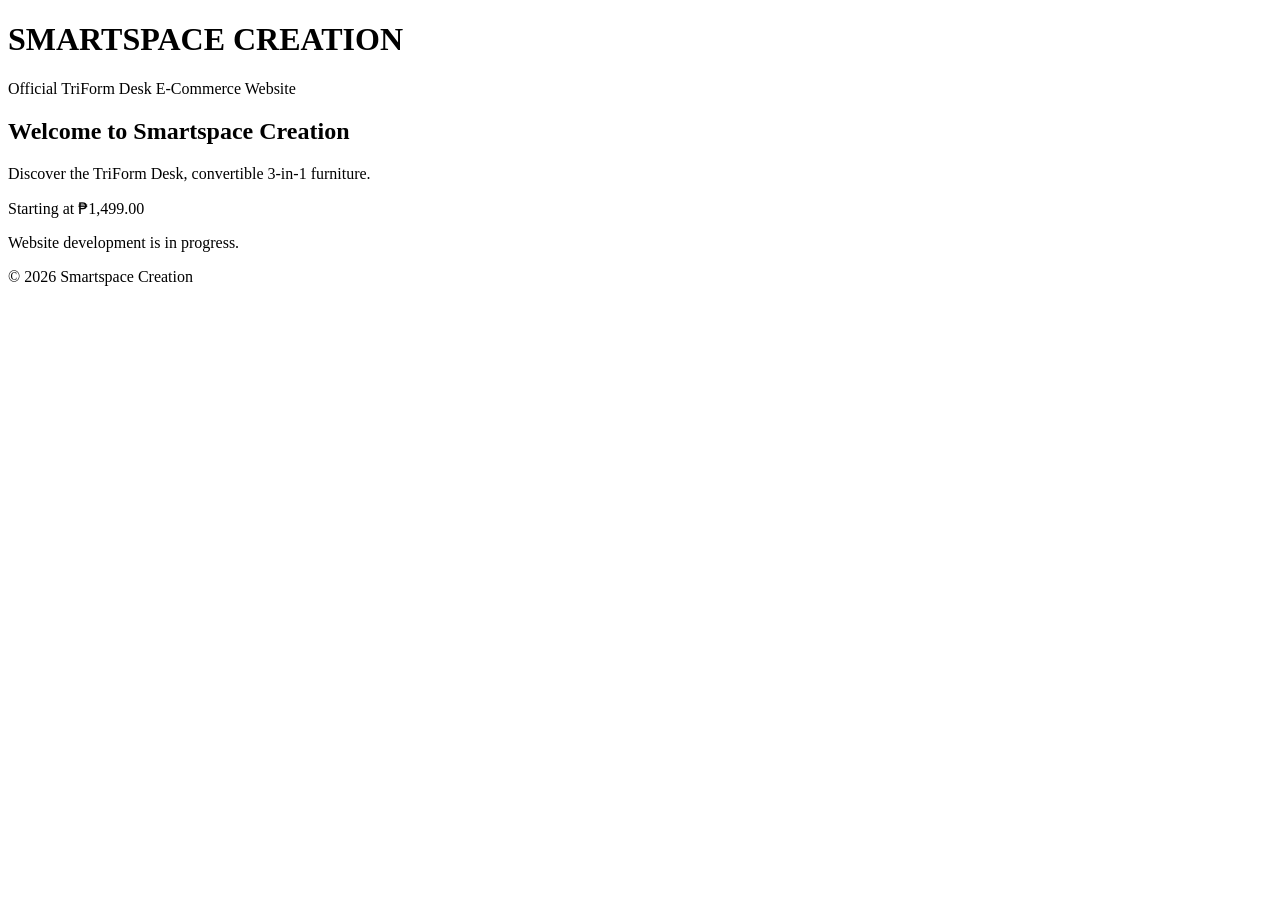
==== index.html @ b9c3e002 "Initial Smartspace TriForm Desk project setup" ====
<!DOCTYPE html>
<html lang="en">
<head>
    <meta charset="UTF-8">
    <meta name="viewport" content="width=device-width, initial-scale=1.0">

    <title>Smartspace Creation | TriForm Desk</title>

    <meta name="description"
        content="Official Smartspace Creation TriForm Desk E-Commerce Website.">

    <meta name="theme-color" content="#493020">
</head>

<body>

    <header>
        <h1>SMARTSPACE CREATION</h1>
        <p>Official TriForm Desk E-Commerce Website</p>
    </header>

    <main>
        <h2>Welcome to Smartspace Creation</h2>

        <p>
            Discover the TriForm Desk,
            convertible 3-in-1 furniture.
        </p>

        <p>Starting at ₱1,499.00</p>

        <p>Website development is in progress.</p>
    </main>

    <footer>
        <p>© 2026 Smartspace Creation</p>
    </footer>

</body>
</html>
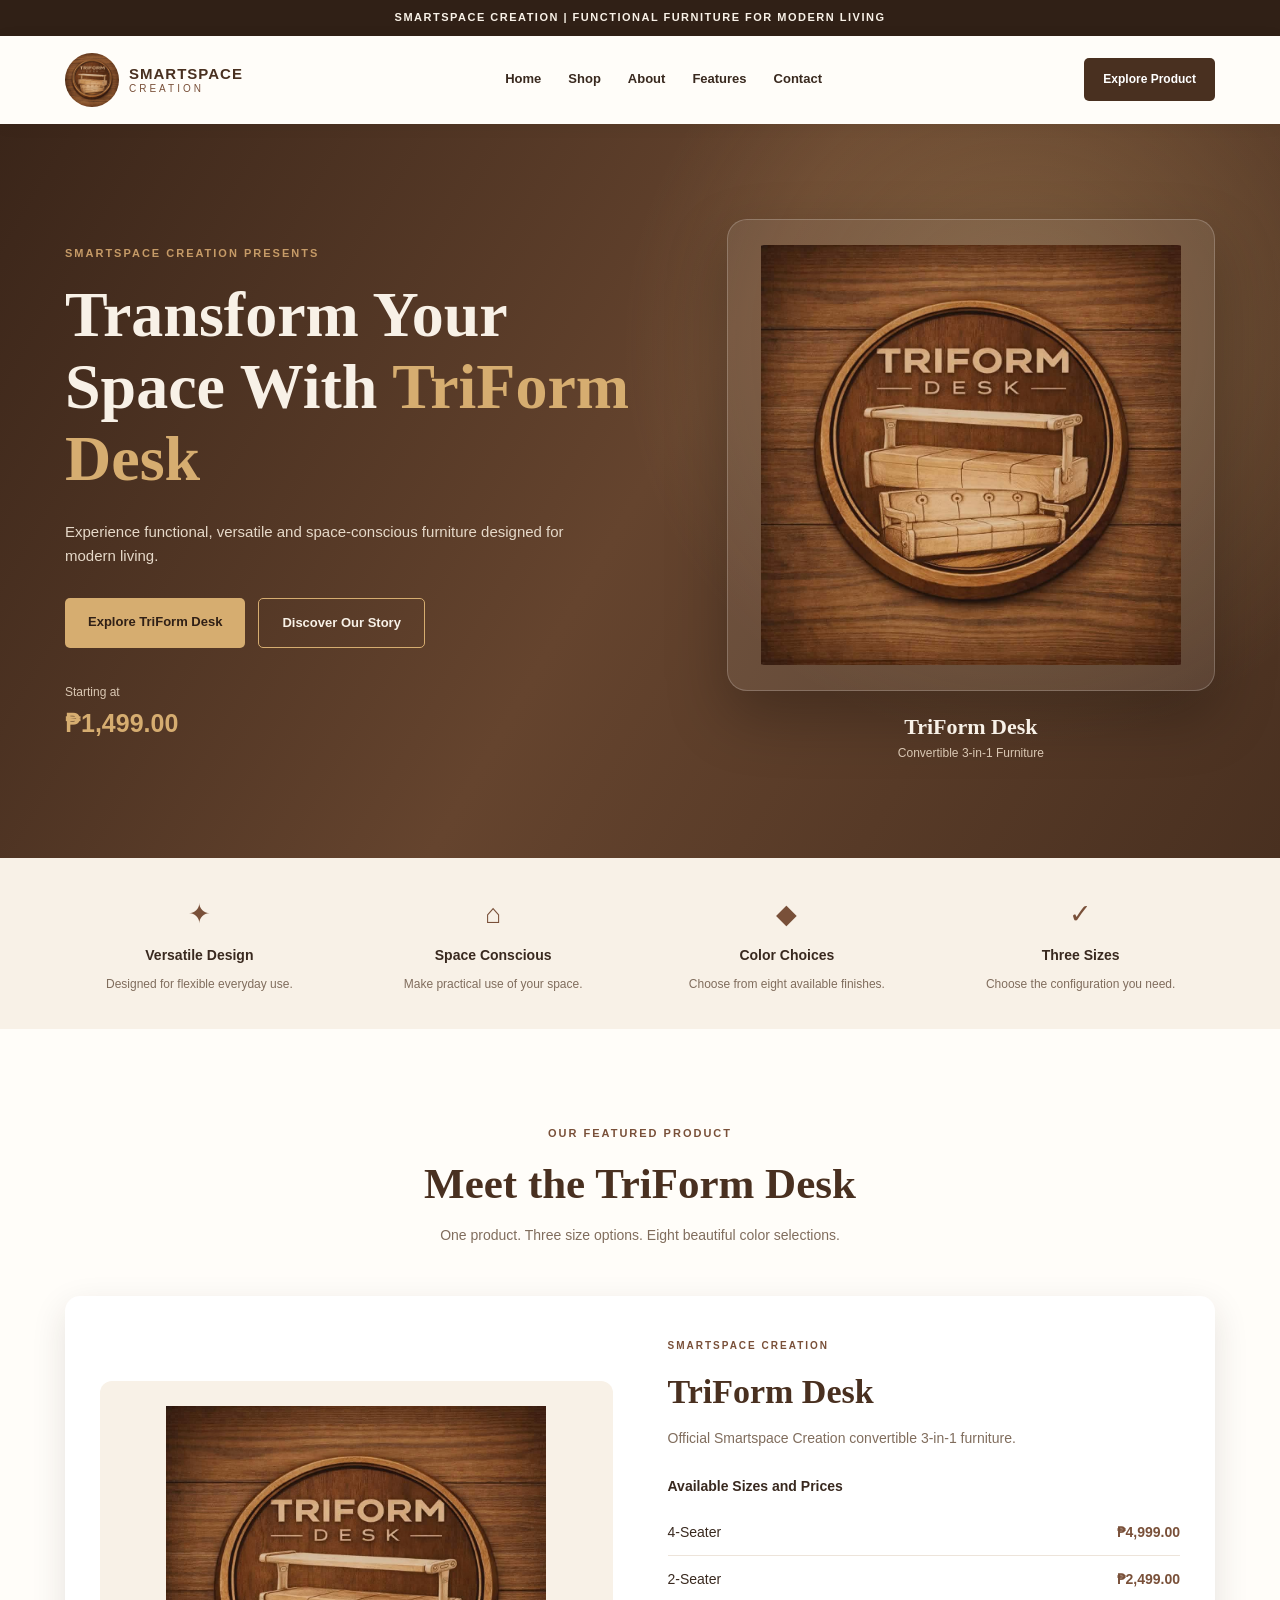
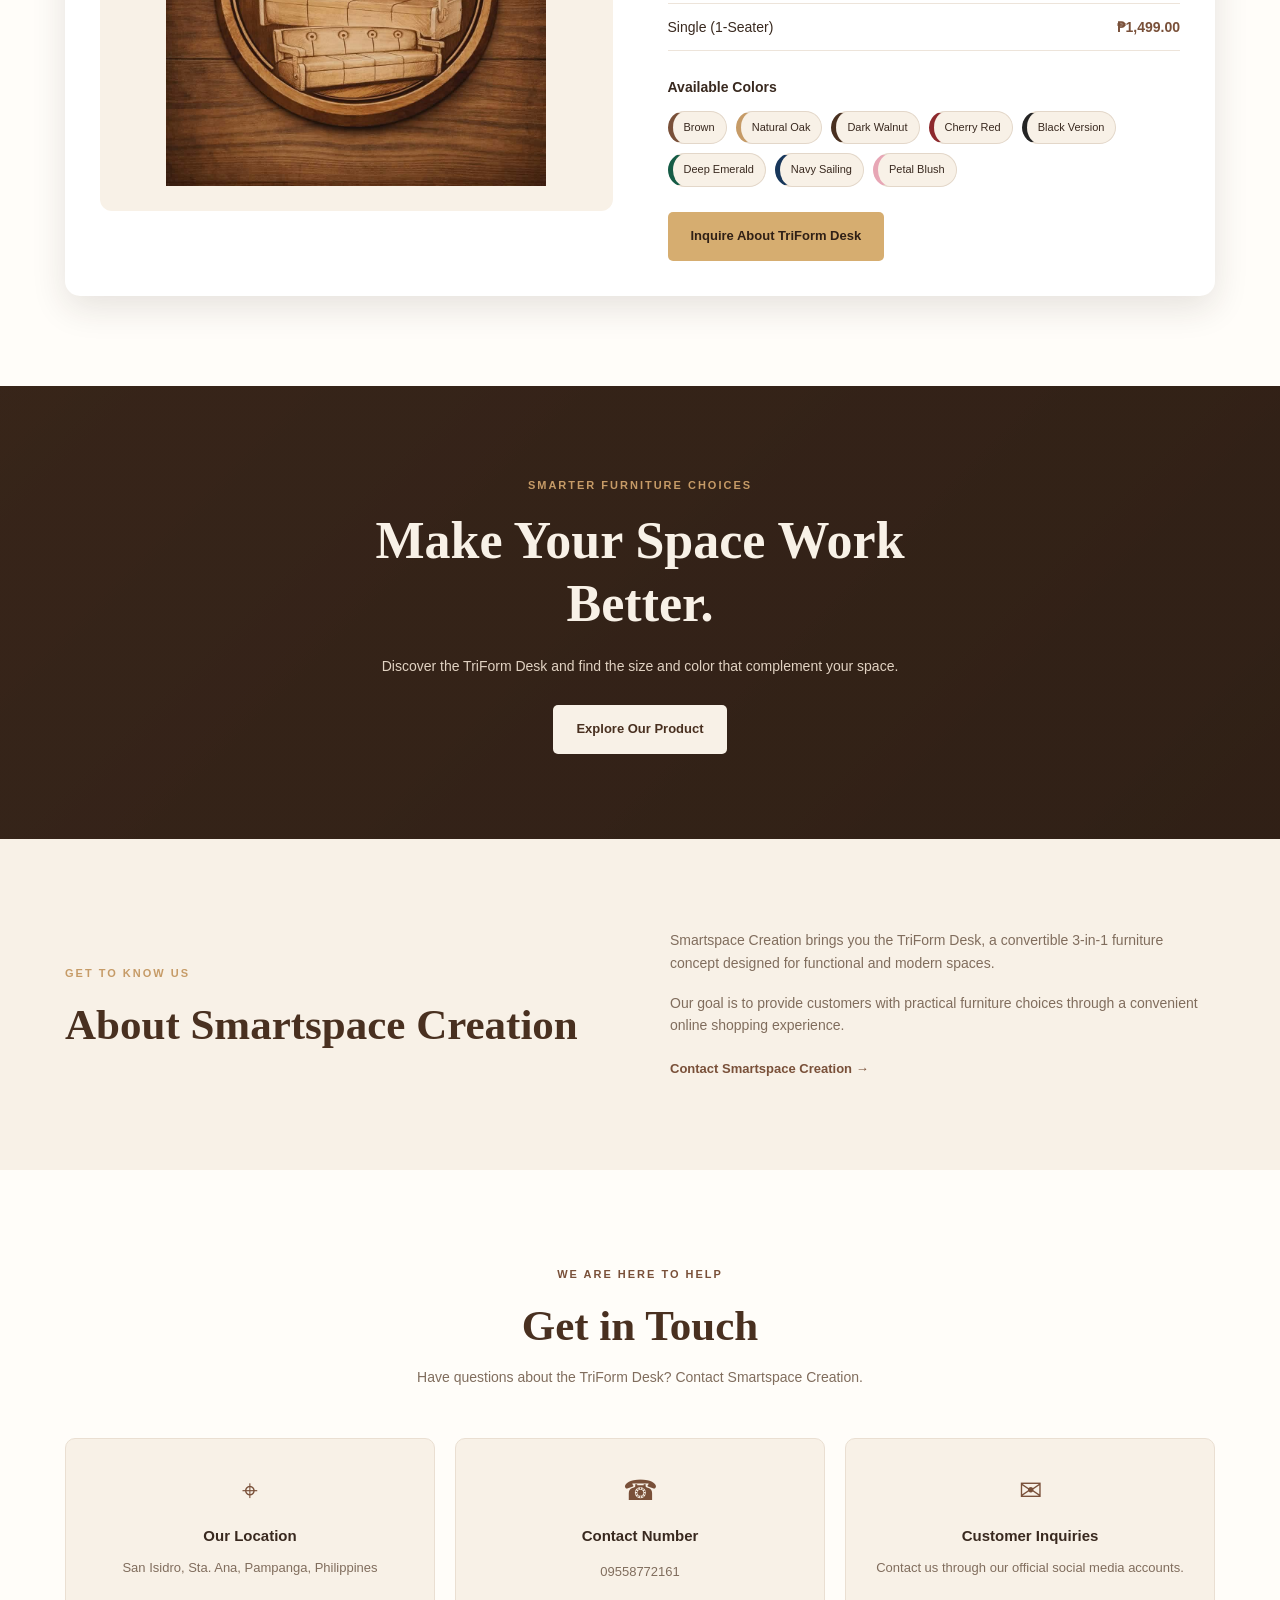
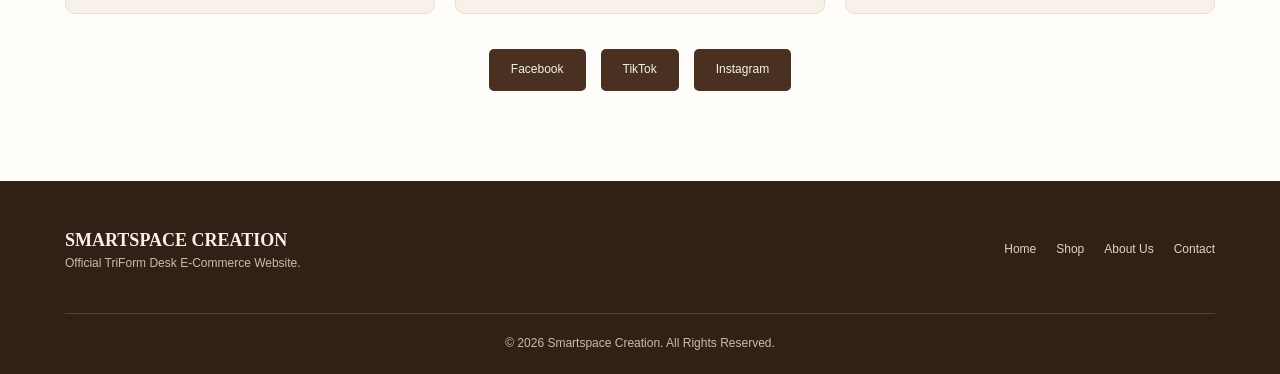
==== commit a91f2da2: "Build Smartspace TriForm Desk homepage and design" ====
--- a/index.html
+++ b/index.html
@@ -8,33 +8,426 @@
     <title>Smartspace Creation | TriForm Desk</title>
 
     <meta name="description"
-        content="Official Smartspace Creation TriForm Desk E-Commerce Website.">
+        content="Discover the Smartspace Creation TriForm Desk, convertible 3-in-1 furniture. Choose your preferred size and color.">
 
     <meta name="theme-color" content="#493020">
+
+    <link rel="stylesheet" href="css/style.css">
+
+    <script src="js/main.js" defer></script>
 </head>
 
 <body>
 
-    <header>
-        <h1>SMARTSPACE CREATION</h1>
-        <p>Official TriForm Desk E-Commerce Website</p>
+    <!-- ANNOUNCEMENT BAR -->
+    <div class="announcement">
+        SMARTSPACE CREATION | FUNCTIONAL FURNITURE FOR MODERN LIVING
+    </div>
+
+    <!-- NAVIGATION -->
+    <header class="header">
+        <div class="container navbar">
+
+            <a href="#home" class="brand">
+                <img
+                    src="assets/logo/triform-desk-logo.png"
+                    alt="TriForm Desk Logo"
+                    class="brand-logo">
+
+                <div class="brand-text">
+                    <strong>SMARTSPACE</strong>
+                    <span>CREATION</span>
+                </div>
+            </a>
+
+            <button class="menu-toggle"
+                id="menuToggle"
+                aria-label="Toggle navigation"
+                aria-expanded="false">
+                ☰
+            </button>
+
+            <nav class="nav-links" id="navLinks">
+                <a href="#home">Home</a>
+                <a href="#product">Shop</a>
+                <a href="#about">About</a>
+                <a href="#features">Features</a>
+                <a href="#contact">Contact</a>
+            </nav>
+
+            <a href="#product" class="nav-button">
+                Explore Product
+            </a>
+
+        </div>
     </header>
 
+
+    <!-- HERO SECTION -->
     <main>
-        <h2>Welcome to Smartspace Creation</h2>
-
-        <p>
-            Discover the TriForm Desk,
-            convertible 3-in-1 furniture.
-        </p>
-
-        <p>Starting at ₱1,499.00</p>
-
-        <p>Website development is in progress.</p>
+
+        <section class="hero" id="home">
+
+            <div class="container hero-content">
+
+                <div class="hero-text">
+
+                    <span class="eyebrow">
+                        SMARTSPACE CREATION PRESENTS
+                    </span>
+
+                    <h1>
+                        Transform Your Space
+                        With <span>TriForm Desk</span>
+                    </h1>
+
+                    <p>
+                        Experience functional, versatile and
+                        space-conscious furniture designed
+                        for modern living.
+                    </p>
+
+                    <div class="hero-actions">
+
+                        <a href="#product" class="btn btn-primary">
+                            Explore TriForm Desk
+                        </a>
+
+                        <a href="#about" class="btn btn-outline">
+                            Discover Our Story
+                        </a>
+
+                    </div>
+
+                    <div class="hero-price">
+                        <span>Starting at</span>
+                        <strong>₱1,499.00</strong>
+                    </div>
+
+                </div>
+
+                <div class="hero-image">
+
+                    <div class="image-frame">
+
+                        <img
+                            src="assets/logo/triform-desk-logo.png"
+                            alt="Official TriForm Desk furniture logo">
+
+                    </div>
+
+                    <div class="image-caption">
+                        <strong>TriForm Desk</strong>
+                        <span>Convertible 3-in-1 Furniture</span>
+                    </div>
+
+                </div>
+
+            </div>
+
+        </section>
+
+
+        <!-- BENEFITS -->
+        <section class="benefits" id="features">
+
+            <div class="container benefit-grid">
+
+                <div class="benefit-item">
+                    <span class="benefit-icon">✦</span>
+                    <h3>Versatile Design</h3>
+                    <p>Designed for flexible everyday use.</p>
+                </div>
+
+                <div class="benefit-item">
+                    <span class="benefit-icon">⌂</span>
+                    <h3>Space Conscious</h3>
+                    <p>Make practical use of your space.</p>
+                </div>
+
+                <div class="benefit-item">
+                    <span class="benefit-icon">◆</span>
+                    <h3>Color Choices</h3>
+                    <p>Choose from eight available finishes.</p>
+                </div>
+
+                <div class="benefit-item">
+                    <span class="benefit-icon">✓</span>
+                    <h3>Three Sizes</h3>
+                    <p>Choose the configuration you need.</p>
+                </div>
+
+            </div>
+
+        </section>
+
+
+        <!-- PRODUCT SECTION -->
+        <section class="product-section section-padding" id="product">
+
+            <div class="container">
+
+                <div class="section-heading">
+
+                    <span class="eyebrow">OUR FEATURED PRODUCT</span>
+
+                    <h2>Meet the TriForm Desk</h2>
+
+                    <p>
+                        One product. Three size options.
+                        Eight beautiful color selections.
+                    </p>
+
+                </div>
+
+
+                <div class="product-feature">
+
+                    <div class="product-photo">
+                        <img
+                            src="assets/logo/triform-desk-logo.png"
+                            alt="Smartspace Creation TriForm Desk">
+                    </div>
+
+                    <div class="product-details">
+
+                        <span class="product-label">
+                            SMARTSPACE CREATION
+                        </span>
+
+                        <h3>TriForm Desk</h3>
+
+                        <p>
+                            Official Smartspace Creation
+                            convertible 3-in-1 furniture.
+                        </p>
+
+                        <div class="product-options">
+
+                            <h4>Available Sizes and Prices</h4>
+
+                            <div class="size-option">
+                                <span>4-Seater</span>
+                                <strong>₱4,999.00</strong>
+                            </div>
+
+                            <div class="size-option">
+                                <span>2-Seater</span>
+                                <strong>₱2,499.00</strong>
+                            </div>
+
+                            <div class="size-option">
+                                <span>Single (1-Seater)</span>
+                                <strong>₱1,499.00</strong>
+                            </div>
+
+                        </div>
+
+                        <div class="color-options">
+
+                            <h4>Available Colors</h4>
+
+                            <div class="color-list">
+                                <span class="color-chip brown">Brown</span>
+                                <span class="color-chip oak">Natural Oak</span>
+                                <span class="color-chip walnut">Dark Walnut</span>
+                                <span class="color-chip cherry">Cherry Red</span>
+                                <span class="color-chip black">Black Version</span>
+                                <span class="color-chip emerald">Deep Emerald</span>
+                                <span class="color-chip navy">Navy Sailing</span>
+                                <span class="color-chip blush">Petal Blush</span>
+                            </div>
+
+                        </div>
+
+                        <a href="#contact" class="btn btn-primary">
+                            Inquire About TriForm Desk
+                        </a>
+
+                    </div>
+
+                </div>
+
+            </div>
+
+        </section>
+
+
+        <!-- PROMOTIONAL SECTION -->
+        <section class="promo-section">
+
+            <div class="container promo-content">
+
+                <span class="eyebrow">SMARTER FURNITURE CHOICES</span>
+
+                <h2>
+                    Make Your Space
+                    Work Better.
+                </h2>
+
+                <p>
+                    Discover the TriForm Desk and find
+                    the size and color that complement
+                    your space.
+                </p>
+
+                <a href="#product" class="btn btn-light">
+                    Explore Our Product
+                </a>
+
+            </div>
+
+        </section>
+
+
+        <!-- ABOUT SECTION -->
+        <section class="about-section section-padding" id="about">
+
+            <div class="container about-content">
+
+                <div>
+                    <span class="eyebrow">GET TO KNOW US</span>
+
+                    <h2>About Smartspace Creation</h2>
+                </div>
+
+                <div>
+                    <p>
+                        Smartspace Creation brings you the
+                        TriForm Desk, a convertible 3-in-1
+                        furniture concept designed for
+                        functional and modern spaces.
+                    </p>
+
+                    <p>
+                        Our goal is to provide customers
+                        with practical furniture choices
+                        through a convenient online shopping
+                        experience.
+                    </p>
+
+                    <a href="#contact" class="text-link">
+                        Contact Smartspace Creation →
+                    </a>
+                </div>
+
+            </div>
+
+        </section>
+
+
+        <!-- CONTACT SECTION -->
+        <section class="contact-section section-padding" id="contact">
+
+            <div class="container">
+
+                <div class="section-heading">
+
+                    <span class="eyebrow">WE ARE HERE TO HELP</span>
+
+                    <h2>Get in Touch</h2>
+
+                    <p>
+                        Have questions about the TriForm Desk?
+                        Contact Smartspace Creation.
+                    </p>
+
+                </div>
+
+                <div class="contact-grid">
+
+                    <div class="contact-card">
+                        <span>⌖</span>
+                        <h3>Our Location</h3>
+                        <p>
+                            San Isidro, Sta. Ana,
+                            Pampanga, Philippines
+                        </p>
+                    </div>
+
+                    <div class="contact-card">
+                        <span>☎</span>
+                        <h3>Contact Number</h3>
+                        <a href="tel:09558772161">
+                            09558772161
+                        </a>
+                    </div>
+
+                    <div class="contact-card">
+                        <span>✉</span>
+                        <h3>Customer Inquiries</h3>
+                        <p>
+                            Contact us through our
+                            official social media accounts.
+                        </p>
+                    </div>
+
+                </div>
+
+                <div class="social-links">
+
+                    <a href="https://www.facebook.com/share/1JAQx72R6n/"
+                       target="_blank"
+                       rel="noopener noreferrer">
+                        Facebook
+                    </a>
+
+                    <a href="https://www.tiktok.com/@smartspace.creation"
+                       target="_blank"
+                       rel="noopener noreferrer">
+                        TikTok
+                    </a>
+
+                    <a href="https://www.instagram.com/smart_spacecreation?mdxt=eDV4OWV5M2YxaXhn"
+                       target="_blank"
+                       rel="noopener noreferrer">
+                        Instagram
+                    </a>
+
+                </div>
+
+            </div>
+
+        </section>
+
     </main>
 
-    <footer>
-        <p>© 2026 Smartspace Creation</p>
+
+    <!-- FOOTER -->
+    <footer class="footer">
+
+        <div class="container footer-content">
+
+            <div>
+                <h3>SMARTSPACE CREATION</h3>
+
+                <p>
+                    Official TriForm Desk
+                    E-Commerce Website.
+                </p>
+            </div>
+
+            <div class="footer-links">
+
+                <a href="#home">Home</a>
+                <a href="#product">Shop</a>
+                <a href="#about">About Us</a>
+                <a href="#contact">Contact</a>
+
+            </div>
+
+            <div class="footer-bottom">
+
+                <p>
+                    © <span id="currentYear">2026</span>
+                    Smartspace Creation.
+                    All Rights Reserved.
+                </p>
+
+            </div>
+
+        </div>
+
     </footer>
 
 </body>
--- a/css/style.css
+++ b/css/style.css
@@ -0,0 +1,805 @@
+
+/* =========================================
+   SMARTSPACE CREATION
+   TRIFORM DESK - MAIN STYLESHEET
+========================================= */
+
+/* COLOR VARIABLES */
+
+:root {
+    --walnut: #493020;
+    --dark-walnut: #302016;
+    --brown: #795039;
+    --oak: #C69B67;
+    --cream: #F8F1E7;
+    --ivory: #FFFDF9;
+    --gold: #D6AD70;
+    --text: #39291F;
+    --muted: #806D5D;
+    --white: #FFFFFF;
+    --shadow: 0 12px 35px rgba(48, 32, 22, 0.12);
+}
+
+/* RESET */
+
+* {
+    margin: 0;
+    padding: 0;
+    box-sizing: border-box;
+}
+
+html {
+    scroll-behavior: smooth;
+    scroll-padding-top: 90px;
+}
+
+body {
+    font-family: Arial, Helvetica, sans-serif;
+    background: var(--ivory);
+    color: var(--text);
+    line-height: 1.6;
+}
+
+a {
+    text-decoration: none;
+    color: inherit;
+}
+
+img {
+    display: block;
+    max-width: 100%;
+}
+
+.container {
+    width: min(1150px, 90%);
+    margin: auto;
+}
+
+.section-padding {
+    padding: 90px 0;
+}
+
+/* ANNOUNCEMENT */
+
+.announcement {
+    background: var(--dark-walnut);
+    color: var(--cream);
+    text-align: center;
+    padding: 9px 15px;
+    font-size: 11px;
+    letter-spacing: 1.5px;
+    font-weight: bold;
+}
+
+/* HEADER */
+
+.header {
+    position: sticky;
+    top: 0;
+    z-index: 1000;
+    background: rgba(255, 253, 249, 0.97);
+    box-shadow: 0 2px 15px rgba(0,0,0,0.06);
+    backdrop-filter: blur(12px);
+}
+
+.navbar {
+    min-height: 88px;
+    display: flex;
+    justify-content: space-between;
+    align-items: center;
+    gap: 25px;
+}
+
+/* BRAND */
+
+.brand {
+    display: flex;
+    align-items: center;
+    gap: 10px;
+    flex-shrink: 0;
+}
+
+.brand-logo {
+    width: 54px;
+    height: 54px;
+    object-fit: contain;
+    border-radius: 50%;
+}
+
+.brand-text {
+    display: flex;
+    flex-direction: column;
+    line-height: 1.2;
+}
+
+.brand-text strong {
+    font-size: 15px;
+    letter-spacing: 1px;
+    color: var(--walnut);
+}
+
+.brand-text span {
+    font-size: 10px;
+    letter-spacing: 3px;
+    color: var(--brown);
+}
+
+/* NAVIGATION LINKS */
+
+.nav-links {
+    display: flex;
+    align-items: center;
+    gap: 27px;
+}
+
+.nav-links a {
+    font-size: 13px;
+    font-weight: 600;
+    transition: 0.3s;
+}
+
+.nav-links a:hover {
+    color: var(--oak);
+}
+
+.nav-button {
+    background: var(--walnut);
+    color: var(--white);
+    padding: 12px 19px;
+    border-radius: 5px;
+    font-size: 12px;
+    font-weight: bold;
+    transition: 0.3s;
+}
+
+.nav-button:hover {
+    background: var(--brown);
+}
+
+.menu-toggle {
+    display: none;
+    border: 0;
+    background: transparent;
+    color: var(--walnut);
+    font-size: 27px;
+    cursor: pointer;
+}
+
+/* HERO */
+
+.hero {
+    background:
+        radial-gradient(
+            circle at 80% 30%,
+            rgba(214, 173, 112, 0.3),
+            transparent 35%
+        ),
+        linear-gradient(
+            120deg,
+            #3A2519,
+            #65442E,
+            #493020
+        );
+    color: var(--cream);
+    padding: 95px 0;
+    overflow: hidden;
+}
+
+.hero-content {
+    display: grid;
+    grid-template-columns: 1.1fr 0.9fr;
+    align-items: center;
+    gap: 65px;
+}
+
+.eyebrow {
+    display: inline-block;
+    color: var(--oak);
+    font-size: 11px;
+    font-weight: bold;
+    letter-spacing: 2px;
+    margin-bottom: 16px;
+}
+
+.hero h1 {
+    font-family: Georgia, serif;
+    font-size: clamp(38px, 5vw, 65px);
+    line-height: 1.13;
+    margin-bottom: 24px;
+}
+
+.hero h1 span {
+    color: var(--gold);
+}
+
+.hero-text > p {
+    color: #E6D9C9;
+    max-width: 500px;
+    font-size: 15px;
+    margin-bottom: 30px;
+}
+
+.hero-actions {
+    display: flex;
+    flex-wrap: wrap;
+    gap: 13px;
+}
+
+.btn {
+    display: inline-block;
+    padding: 14px 23px;
+    border-radius: 5px;
+    font-size: 13px;
+    font-weight: bold;
+    text-align: center;
+    transition: 0.3s;
+    cursor: pointer;
+}
+
+.btn-primary {
+    background: var(--gold);
+    color: var(--dark-walnut);
+}
+
+.btn-primary:hover {
+    background: #E8C994;
+    transform: translateY(-2px);
+}
+
+.btn-outline {
+    border: 1px solid var(--gold);
+    color: var(--cream);
+}
+
+.btn-outline:hover {
+    background: rgba(255,255,255,0.1);
+}
+
+.hero-price {
+    margin-top: 35px;
+    display: flex;
+    flex-direction: column;
+}
+
+.hero-price span {
+    font-size: 12px;
+    color: #D9C7B3;
+}
+
+.hero-price strong {
+    font-size: 25px;
+    color: var(--gold);
+}
+
+/* HERO IMAGE */
+
+.hero-image {
+    text-align: center;
+}
+
+.image-frame {
+    background: rgba(255,255,255,0.08);
+    padding: 25px;
+    border: 1px solid rgba(255,255,255,0.2);
+    border-radius: 20px;
+    box-shadow: 0 25px 60px rgba(0,0,0,0.25);
+}
+
+.image-frame img {
+    width: 100%;
+    max-height: 420px;
+    object-fit: contain;
+    border-radius: 12px;
+}
+
+.image-caption {
+    display: flex;
+    flex-direction: column;
+    margin-top: 18px;
+}
+
+.image-caption strong {
+    font-family: Georgia, serif;
+    font-size: 22px;
+}
+
+.image-caption span {
+    color: #D9C7B3;
+    font-size: 12px;
+}
+
+/* BENEFITS */
+
+.benefits {
+    background: var(--cream);
+    padding: 35px 0;
+}
+
+.benefit-grid {
+    display: grid;
+    grid-template-columns: repeat(4, 1fr);
+    gap: 25px;
+}
+
+.benefit-item {
+    text-align: center;
+}
+
+.benefit-icon {
+    color: var(--brown);
+    font-size: 27px;
+}
+
+.benefit-item h3 {
+    font-size: 14px;
+    margin: 8px 0;
+}
+
+.benefit-item p {
+    font-size: 12px;
+    color: var(--muted);
+}
+
+/* SECTION HEADINGS */
+
+.section-heading {
+    text-align: center;
+    max-width: 650px;
+    margin: 0 auto 50px;
+}
+
+.section-heading .eyebrow {
+    color: var(--brown);
+}
+
+.section-heading h2,
+.about-content h2 {
+    font-family: Georgia, serif;
+    font-size: clamp(29px, 4vw, 43px);
+    color: var(--walnut);
+    line-height: 1.2;
+}
+
+.section-heading p {
+    color: var(--muted);
+    margin-top: 14px;
+    font-size: 14px;
+}
+
+/* PRODUCT SECTION */
+
+.product-section {
+    background: var(--ivory);
+}
+
+.product-feature {
+    display: grid;
+    grid-template-columns: 1fr 1fr;
+    gap: 55px;
+    align-items: center;
+    background: var(--white);
+    border-radius: 15px;
+    padding: 35px;
+    box-shadow: var(--shadow);
+}
+
+.product-photo {
+    background: var(--cream);
+    border-radius: 12px;
+    padding: 25px;
+}
+
+.product-photo img {
+    width: 100%;
+    height: 380px;
+    object-fit: contain;
+}
+
+.product-label {
+    font-size: 10px;
+    color: var(--brown);
+    letter-spacing: 2px;
+    font-weight: bold;
+}
+
+.product-details h3 {
+    font-family: Georgia, serif;
+    font-size: 34px;
+    margin: 8px 0;
+    color: var(--walnut);
+}
+
+.product-details > p {
+    color: var(--muted);
+    font-size: 14px;
+    margin-bottom: 25px;
+}
+
+.product-options h4,
+.color-options h4 {
+    font-size: 14px;
+    margin-bottom: 12px;
+}
+
+.size-option {
+    display: flex;
+    justify-content: space-between;
+    padding: 12px 0;
+    border-bottom: 1px solid #EDE4DA;
+    font-size: 14px;
+}
+
+.size-option strong {
+    color: var(--brown);
+}
+
+.color-options {
+    margin: 25px 0;
+}
+
+.color-list {
+    display: flex;
+    flex-wrap: wrap;
+    gap: 9px;
+}
+
+.color-chip {
+    padding: 7px 11px;
+    font-size: 11px;
+    border-radius: 20px;
+    border: 1px solid #E3D7C9;
+    background: var(--cream);
+    color: var(--text);
+}
+
+.brown {
+    border-left: 5px solid #795039;
+}
+
+.oak {
+    border-left: 5px solid #C69B67;
+}
+
+.walnut {
+    border-left: 5px solid #493020;
+}
+
+.cherry {
+    border-left: 5px solid #8D292D;
+}
+
+.black {
+    border-left: 5px solid #242424;
+}
+
+.emerald {
+    border-left: 5px solid #155B45;
+}
+
+.navy {
+    border-left: 5px solid #18375B;
+}
+
+.blush {
+    border-left: 5px solid #E7A6B5;
+}
+
+/* PROMOTIONAL SECTION */
+
+.promo-section {
+    background:
+        linear-gradient(
+            rgba(48, 32, 22, 0.9),
+            rgba(48, 32, 22, 0.9)
+        ),
+        linear-gradient(135deg, #795039, #302016);
+    color: var(--cream);
+    text-align: center;
+    padding: 85px 20px;
+}
+
+.promo-content {
+    max-width: 680px;
+}
+
+.promo-content h2 {
+    font-family: Georgia, serif;
+    font-size: clamp(35px, 5vw, 52px);
+    line-height: 1.2;
+    margin-bottom: 20px;
+}
+
+.promo-content p {
+    color: #E1D2C2;
+    font-size: 14px;
+    margin-bottom: 28px;
+}
+
+.btn-light {
+    background: var(--cream);
+    color: var(--walnut);
+}
+
+.btn-light:hover {
+    background: var(--gold);
+}
+
+/* ABOUT */
+
+.about-section {
+    background: var(--cream);
+}
+
+.about-content {
+    display: grid;
+    grid-template-columns: 1fr 1fr;
+    gap: 60px;
+    align-items: center;
+}
+
+.about-content p {
+    font-size: 14px;
+    color: var(--muted);
+    margin-bottom: 18px;
+}
+
+.text-link {
+    color: var(--brown);
+    font-size: 13px;
+    font-weight: bold;
+}
+
+/* CONTACT */
+
+.contact-section {
+    background: var(--ivory);
+}
+
+.contact-grid {
+    display: grid;
+    grid-template-columns: repeat(3, 1fr);
+    gap: 20px;
+}
+
+.contact-card {
+    text-align: center;
+    background: var(--cream);
+    border: 1px solid #EADFD2;
+    padding: 30px 20px;
+    border-radius: 10px;
+}
+
+.contact-card > span {
+    font-size: 28px;
+    color: var(--brown);
+}
+
+.contact-card h3 {
+    margin: 10px 0;
+    font-size: 15px;
+}
+
+.contact-card p,
+.contact-card a {
+    font-size: 13px;
+    color: var(--muted);
+}
+
+.contact-card a:hover {
+    color: var(--brown);
+}
+
+.social-links {
+    display: flex;
+    justify-content: center;
+    flex-wrap: wrap;
+    gap: 15px;
+    margin-top: 35px;
+}
+
+.social-links a {
+    background: var(--walnut);
+    color: var(--cream);
+    padding: 11px 22px;
+    border-radius: 5px;
+    font-size: 12px;
+    transition: 0.3s;
+}
+
+.social-links a:hover {
+    background: var(--brown);
+}
+
+/* FOOTER */
+
+.footer {
+    background: var(--dark-walnut);
+    color: var(--cream);
+    padding: 45px 0 20px;
+}
+
+.footer-content {
+    display: flex;
+    justify-content: space-between;
+    align-items: center;
+    flex-wrap: wrap;
+    gap: 25px;
+}
+
+.footer h3 {
+    font-family: Georgia, serif;
+    font-size: 18px;
+}
+
+.footer p {
+    color: #CDBBA7;
+    font-size: 12px;
+}
+
+.footer-links {
+    display: flex;
+    gap: 20px;
+    flex-wrap: wrap;
+}
+
+.footer-links a {
+    font-size: 12px;
+    color: #E0D2C2;
+}
+
+.footer-links a:hover {
+    color: var(--gold);
+}
+
+.footer-bottom {
+    width: 100%;
+    border-top: 1px solid rgba(255,255,255,0.15);
+    padding-top: 20px;
+    margin-top: 15px;
+    text-align: center;
+}
+
+/* MOBILE RESPONSIVENESS */
+
+@media (max-width: 900px) {
+
+    .nav-links {
+        gap: 14px;
+    }
+
+    .nav-links a {
+        font-size: 12px;
+    }
+
+    .hero-content {
+        gap: 35px;
+    }
+
+    .product-feature {
+        gap: 30px;
+    }
+}
+
+@media (max-width: 700px) {
+
+    .section-padding {
+        padding: 65px 0;
+    }
+
+    .navbar {
+        min-height: 75px;
+    }
+
+    .brand-logo {
+        width: 45px;
+        height: 45px;
+    }
+
+    .brand-text strong {
+        font-size: 13px;
+    }
+
+    .menu-toggle {
+        display: block;
+        margin-left: auto;
+    }
+
+    .nav-button {
+        display: none;
+    }
+
+    .nav-links {
+        display: none;
+        position: absolute;
+        top: 75px;
+        left: 0;
+        width: 100%;
+        background: var(--ivory);
+        padding: 20px 5%;
+        flex-direction: column;
+        align-items: flex-start;
+        box-shadow: var(--shadow);
+    }
+
+    .nav-links.active {
+        display: flex;
+    }
+
+    .nav-links a {
+        width: 100%;
+        padding: 9px 0;
+        font-size: 14px;
+    }
+
+    .hero {
+        padding: 65px 0;
+    }
+
+    .hero-content {
+        grid-template-columns: 1fr;
+    }
+
+    .hero h1 {
+        font-size: 42px;
+    }
+
+    .hero-image {
+        max-width: 450px;
+        margin: auto;
+    }
+
+    .benefit-grid {
+        grid-template-columns: repeat(2, 1fr);
+        gap: 30px 15px;
+    }
+
+    .product-feature {
+        grid-template-columns: 1fr;
+        padding: 20px;
+    }
+
+    .product-photo img {
+        height: 280px;
+    }
+
+    .about-content {
+        grid-template-columns: 1fr;
+        gap: 25px;
+    }
+
+    .contact-grid {
+        grid-template-columns: 1fr;
+    }
+
+    .footer-content {
+        flex-direction: column;
+        text-align: center;
+    }
+
+    .footer-links {
+        justify-content: center;
+    }
+}
+
+@media (max-width: 400px) {
+
+    .hero h1 {
+        font-size: 34px;
+    }
+
+    .hero-actions {
+        flex-direction: column;
+    }
+
+    .btn {
+        width: 100%;
+    }
+
+    .brand-text strong {
+        font-size: 11px;
+    }
+
+    .color-chip {
+        font-size: 10px;
+    }
+}
